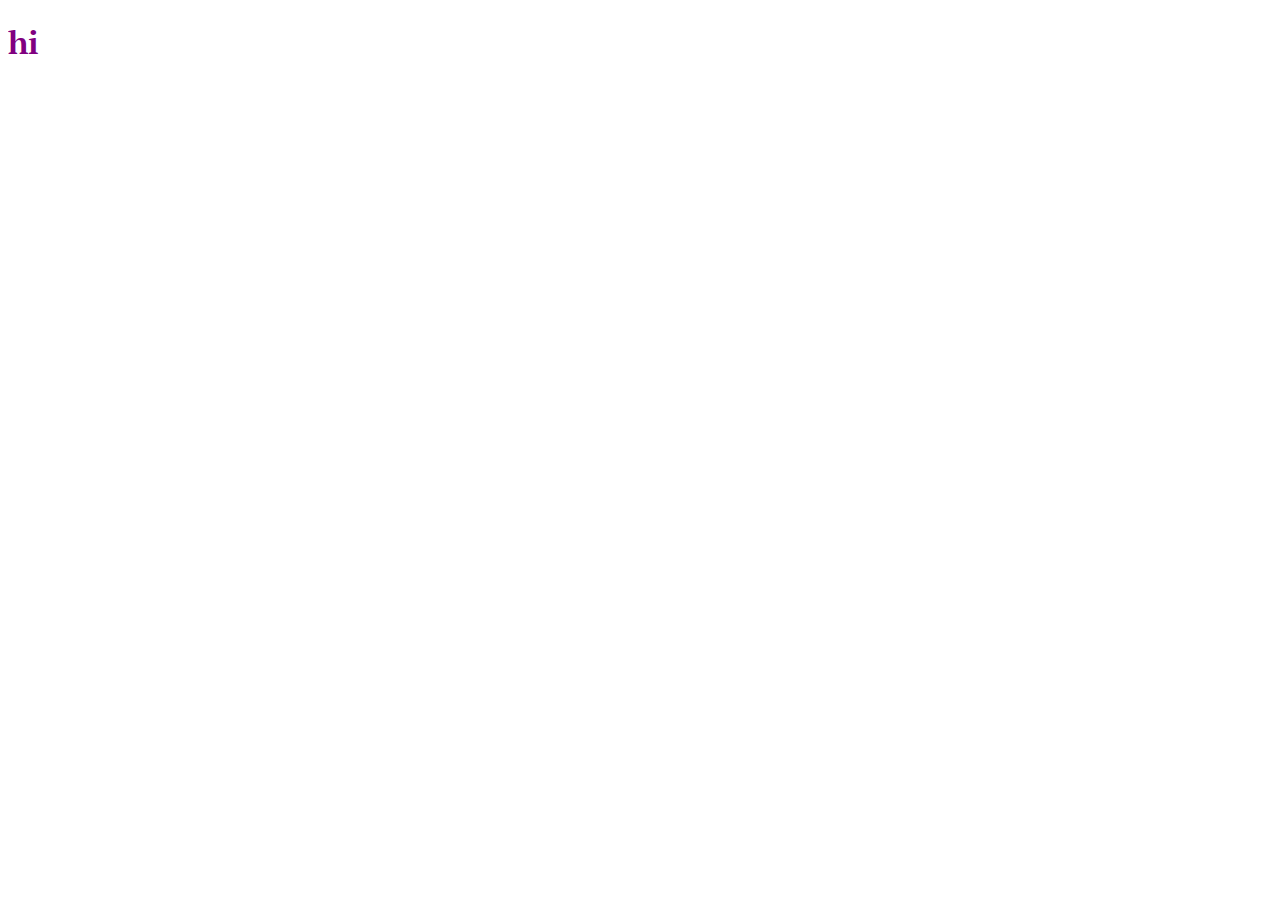
==== index.html @ fd647bf0 "added the information" ====
<!DOCTYPE html>
<html lang="en">
  <head>
    <meta charset="UTF-8" />
    <meta http-equiv="X-UA-Compatible" content="IE=edge" />
    <meta name="viewport" content="width=h1, initial-scale=1.0" />
    <title>Document</title>
    <link rel="preconnect" href="https://fonts.googleapis.com" />
    <link rel="preconnect" href="https://fonts.gstatic.com" crossorigin />
    <link
      href="https://fonts.googleapis.com/css2?family=Chivo+Mono:wght@300&family=PT+Serif:ital,wght@1,700&display=swap"
      rel="stylesheet"
    />
    <script
      src="https://kit.fontawesome.com/acec5f8408.js"
      crossorigin="anonymous"
    ></script>
    <link
      href="https://cdn.jsdelivr.net/npm/bootstrap@5.3.0-alpha3/dist/css/bootstrap.min.css"
      rel="stylesheet"
      integrity="sha384-KK94CHFLLe+nY2dmCWGMq91rCGa5gtU4mk92HdvYe+M/SXH301p5ILy+dN9+nJOZ"
      crossorigin="anonymous"
    />
    <script
      src="https://cdn.jsdelivr.net/npm/bootstrap@5.3.0-alpha3/dist/js/bootstrap.bundle.min.js"
      integrity="sha384-ENjdO4Dr2bkBIFxQpeoTz1HIcje39Wm4jDKdf19U8gI4ddQ3GYNS7NTKfAdVQSZe"
      crossorigin="anonymous"
    ></script>
    <link
      rel="stylesheet"
      href="path/to/font-awesome/css/font-awesome.min.css"
    />
    <link rel="stylesheet" href="styles.css" />
  </head>
  <body>
    <div class="d-flex bg-info-subtle m-1">
      <h1 class="me-2">hi</h1>
      <p>
        <i class="fa-brands fa-instagram mt-2"></i>
      </p>
    </div>
  </body>
</html>
---- styles.css ----
h1 {
  font-family: "Chivo Mono", monospace;
  font-family: "PT Serif", serif;
  color: purple;
}
i {
  font-family: "Chivo Mono", monospace;
  font-family: "PT Serif", serif;
  font-size: 26px;
  color: plum;
}
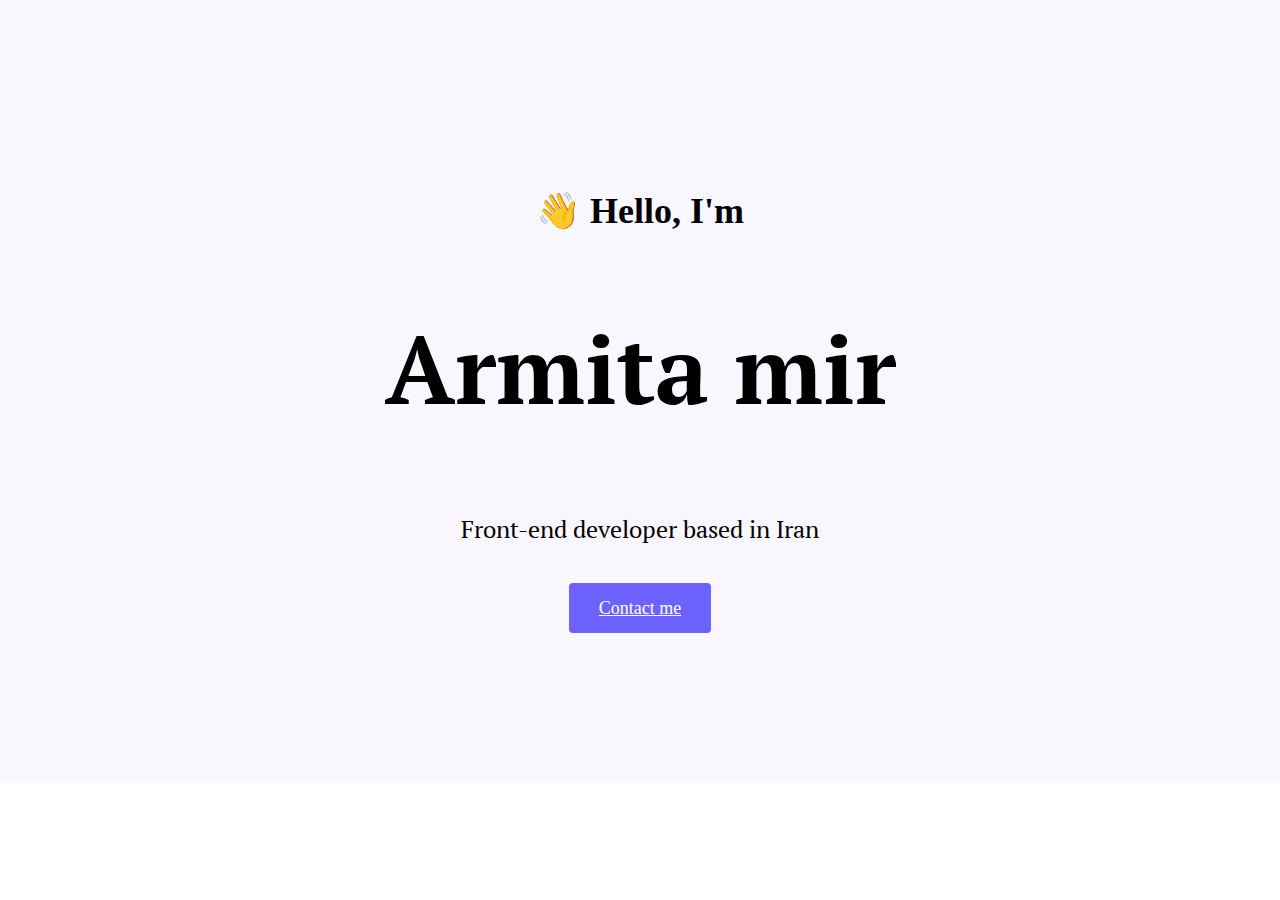
==== commit 4281abcd: "Updated the main information" ====
--- a/index.html
+++ b/index.html
@@ -11,10 +11,7 @@
       href="https://fonts.googleapis.com/css2?family=Chivo+Mono:wght@300&family=PT+Serif:ital,wght@1,700&display=swap"
       rel="stylesheet"
     />
-    <script
-      src="https://kit.fontawesome.com/acec5f8408.js"
-      crossorigin="anonymous"
-    ></script>
+
     <link
       href="https://cdn.jsdelivr.net/npm/bootstrap@5.3.0-alpha3/dist/css/bootstrap.min.css"
       rel="stylesheet"
@@ -26,18 +23,29 @@
       integrity="sha384-ENjdO4Dr2bkBIFxQpeoTz1HIcje39Wm4jDKdf19U8gI4ddQ3GYNS7NTKfAdVQSZe"
       crossorigin="anonymous"
     ></script>
+
+    <link rel="stylesheet" href="styles.css" />
+    <link rel="preconnect" href="https://fonts.googleapis.com" />
+    <link rel="preconnect" href="https://fonts.gstatic.com" crossorigin />
     <link
+      href="https://fonts.googleapis.com/css2?family=Chivo+Mono:wght@300&family=PT+Serif:ital,wght@1,700&family=Playfair+Display&display=swap"
       rel="stylesheet"
-      href="path/to/font-awesome/css/font-awesome.min.css"
     />
-    <link rel="stylesheet" href="styles.css" />
+    <link rel="preconnect" href="https://fonts.googleapis.com" />
+    <link rel="preconnect" href="https://fonts.gstatic.com" crossorigin />
+    <link
+      href="https://fonts.googleapis.com/css2?family=Chivo+Mono:wght@300&family=PT+Serif:ital,wght@1,700&family=Playfair+Display&family=Poppins&display=swap"
+      rel="stylesheet"
+    />
   </head>
   <body>
-    <div class="d-flex bg-info-subtle m-1">
-      <h1 class="me-2">hi</h1>
-      <p>
-        <i class="fa-brands fa-instagram mt-2"></i>
-      </p>
+    <div class="box">
+      <h2>👋 Hello, I'm</h2>
+
+      <h1>Armita mir</h1>
+      <p>Front-end developer based in Iran</p>
+      <br />
+      <a href="#" class="btn">Contact me</a>
     </div>
   </body>
 </html>
--- a/styles.css
+++ b/styles.css
@@ -1,11 +1,40 @@
+body {
+  margin: 0;
+}
+.box {
+  padding: 160px 20px;
+  text-align: center;
+  background: #f9f7fe;
+}
+
+h1,
+h2 {
+  font-weight: bold;
+}
 h1 {
+  font-size: 96px;
   font-family: "Chivo Mono", monospace;
+  font-family: "Playfair Display", serif;
+  font-family: "Poppins", sans-serif;
   font-family: "PT Serif", serif;
-  color: purple;
+  line-height: 1.5;
 }
-i {
+h2 {
+  font-size: 36px;
+}
+p {
+  font-size: 24px;
+  line-height: 2;
   font-family: "Chivo Mono", monospace;
+  font-family: "Playfair Display", serif;
   font-family: "PT Serif", serif;
-  font-size: 26px;
-  color: plum;
+  font-weight: normal;
 }
+.btn {
+  color: #fff;
+  background-color: #6c63ff;
+  padding: 15px 30px;
+  border-radius: 4px;
+  font-size: 18px;
+  line-height: 27px;
+}
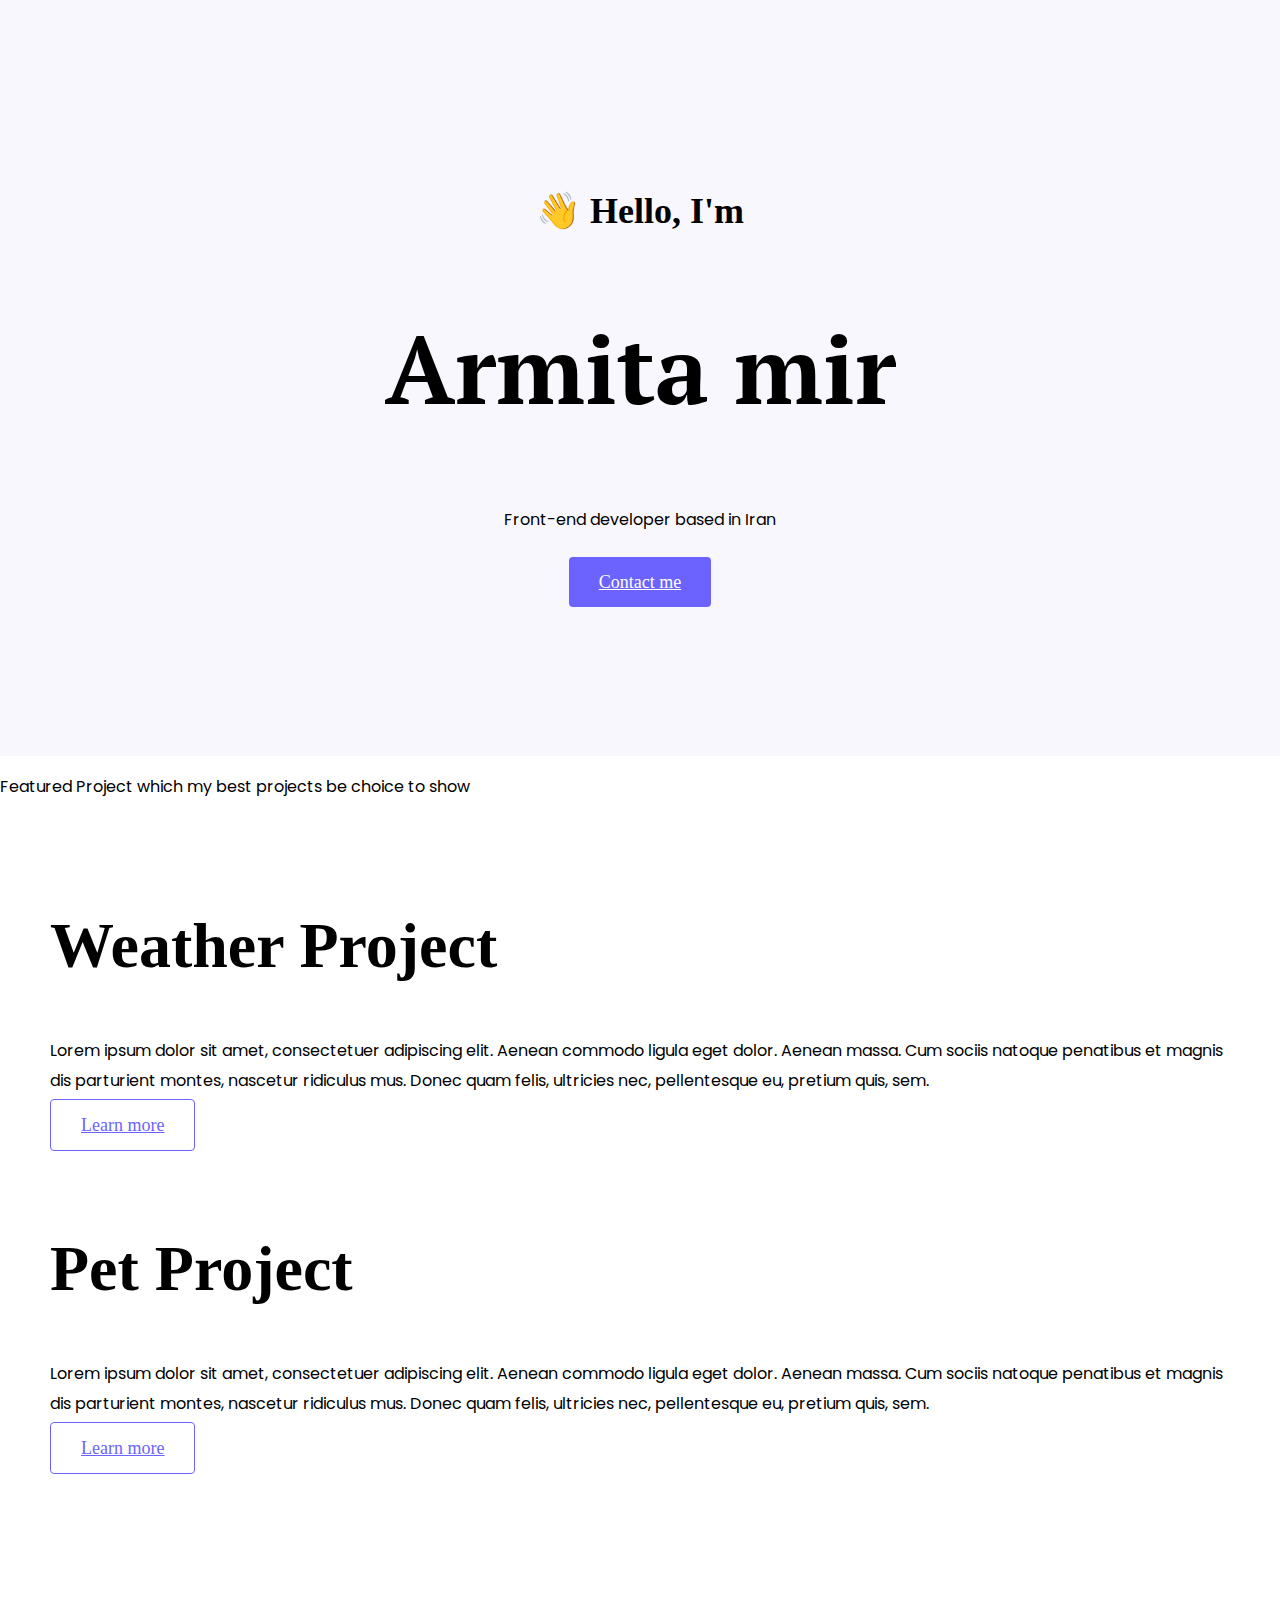
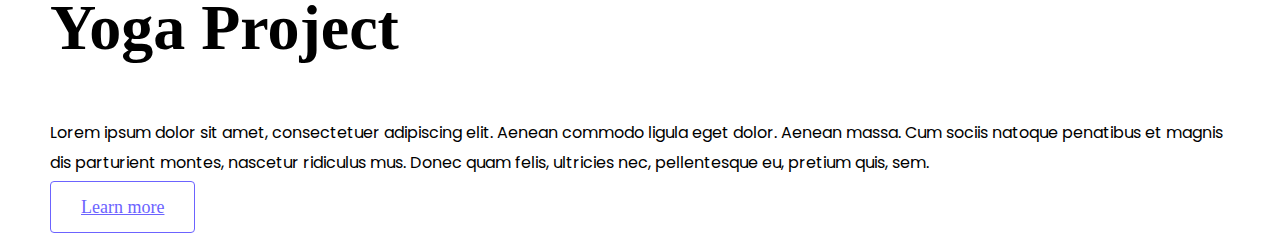
==== commit cb2fa10a: "added my projects" ====
--- a/index.html
+++ b/index.html
@@ -47,5 +47,73 @@
       <br />
       <a href="#" class="btn">Contact me</a>
     </div>
+
+    <p class="text-center m-5">
+      Featured Project which my best projects be choice to show
+    </p>
+    <div class="container">
+      <div class="row mb-5">
+        <div class="col d-none d-md-block">
+          <img
+            src="https://s3.amazonaws.com/shecodesio-production/uploads/files/000/074/201/original/Screenshot_2023-03-30_143536.png?1680174953"
+            alt=""
+            class="img-fluid"
+          />
+        </div>
+        <div class="col description">
+          <h2 class="mb-5 text-center">Weather Project</h2>
+
+          <p class="mb-5 text-muted info">
+            Lorem ipsum dolor sit amet, consectetuer adipiscing elit. Aenean
+            commodo ligula eget dolor. Aenean massa. Cum sociis natoque
+            penatibus et magnis dis parturient montes, nascetur ridiculus mus.
+            Donec quam felis, ultricies nec, pellentesque eu, pretium quis, sem.
+          </p>
+          <a href="#" class="btn btn-branding-outline">Learn more</a>
+        </div>
+      </div>
+
+      <div class="row mb-5">
+        <div class="col description">
+          <h2 class="mb-5 text-center">Pet Project</h2>
+
+          <p class="mb-5 text-muted info">
+            Lorem ipsum dolor sit amet, consectetuer adipiscing elit. Aenean
+            commodo ligula eget dolor. Aenean massa. Cum sociis natoque
+            penatibus et magnis dis parturient montes, nascetur ridiculus mus.
+            Donec quam felis, ultricies nec, pellentesque eu, pretium quis, sem.
+          </p>
+          <a href="#" class="btn btn-branding-outline">Learn more</a>
+        </div>
+        <div class="col d-none d-md-block">
+          <img
+            src="https://s3.amazonaws.com/shecodesio-production/uploads/files/000/074/195/original/Screenshot_2023-03-30_143220.png?1680173461"
+            alt=""
+            class="img-fluid"
+          />
+        </div>
+      </div>
+
+      <div class="row mb-5">
+        <div class="col d-none d-md-block">
+          <img
+            src="https://s3.amazonaws.com/shecodesio-production/uploads/files/000/074/194/original/download.png?1680172604"
+            alt=""
+            class="img-fluid"
+          />
+        </div>
+        <div class="col description">
+          <h2 class="mb-5 text-center">Yoga Project</h2>
+
+          <p class="mb-5 text-muted info">
+            Lorem ipsum dolor sit amet, consectetuer adipiscing elit. Aenean
+            commodo ligula eget dolor. Aenean massa. Cum sociis natoque
+            penatibus et magnis dis parturient montes, nascetur ridiculus mus.
+            Donec quam felis, ultricies nec, pellentesque eu, pretium quis, sem.
+          </p>
+          <a href="#" class="btn btn-branding-outline">Learn more</a>
+        </div>
+      </div>
+    </div>
   </body>
 </html>
--- a/styles.css
+++ b/styles.css
@@ -22,7 +22,7 @@
 h2 {
   font-size: 36px;
 }
-p {
+box p {
   font-size: 24px;
   line-height: 2;
   font-family: "Chivo Mono", monospace;
@@ -30,7 +30,7 @@
   font-family: "PT Serif", serif;
   font-weight: normal;
 }
-.btn {
+.box .btn {
   color: #fff;
   background-color: #6c63ff;
   padding: 15px 30px;
@@ -38,3 +38,50 @@
   font-size: 18px;
   line-height: 27px;
 }
+p {
+  font-size: 16px;
+  line-height: 30px;
+  font-family: "Poppins", sans-serif;
+}
+.btn-branding-outline {
+  color: #6c63ff;
+  border: 1px solid #6c63ff;
+  border-radius: 4px;
+  font-size: 18px;
+  line-height: 27px;
+  padding: 15px 30px;
+
+  font-weight: 400;
+}
+img-fluid {
+  max-width: 100%;
+  height: auto;
+}
+.description {
+  padding: 20px 50px;
+}
+.description h2 {
+  font-size: 64px;
+}
+@media (max-width: 900px) {
+  h1 {
+    font-size: 50px;
+    line-height: 2;
+  }
+  p {
+    text-align: center;
+  }
+  .description {
+    text-align: center;
+    padding: 0;
+  }
+  .description h2 {
+    font-size: 40px;
+  }
+  .box h2 {
+    font-size: 40px;
+  }
+  .box {
+    padding: 80px 20px;
+  }
+}
